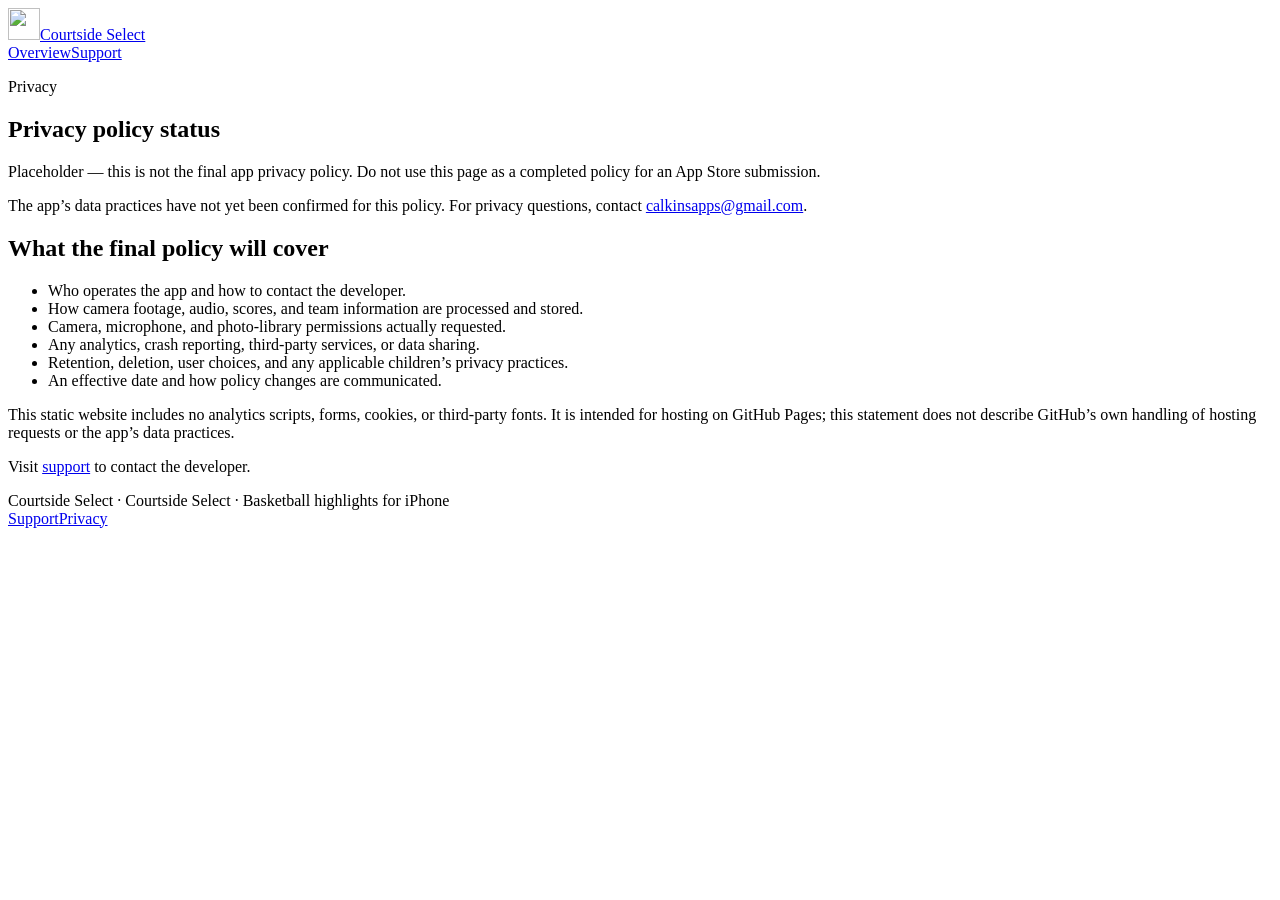
==== privacy/index.html @ e796ab81 "Add files via upload" ====
<!doctype html>
<html lang="en"><head><meta charset="utf-8"><meta name="viewport" content="width=device-width, initial-scale=1"><title>Privacy policy status · Courtside Select</title><meta name="description" content="Privacy policy placeholder for an iPhone app in development."><meta name="theme-color" content="#101011"><link rel="icon" href="/basketball-app/assets/ball.svg" type="image/svg+xml"><link rel="stylesheet" href="/basketball-app/assets/style.css"></head>
<body><div class="wrap"><header><a class="brand" href="/basketball-app/"><img src="/basketball-app/assets/ball.svg" width="32" height="32" alt="">Courtside Select</a><nav aria-label="Main navigation"><a href="/basketball-app/">Overview</a><a href="/basketball-app/support/">Support</a></nav></header><main><article class="prose"><p class="eyebrow">Privacy</p><h1>Privacy policy status</h1><div class="notice">Placeholder — this is not the final app privacy policy. Do not use this page as a completed policy for an App Store submission.</div><p>The app’s data practices have not yet been confirmed for this policy. For privacy questions, contact <a href="mailto:calkinsapps@gmail.com">calkinsapps@gmail.com</a>.</p><h2>What the final policy will cover</h2><ul><li>Who operates the app and how to contact the developer.</li><li>How camera footage, audio, scores, and team information are processed and stored.</li><li>Camera, microphone, and photo-library permissions actually requested.</li><li>Any analytics, crash reporting, third-party services, or data sharing.</li><li>Retention, deletion, user choices, and any applicable children’s privacy practices.</li><li>An effective date and how policy changes are communicated.</li></ul><p>This static website includes no analytics scripts, forms, cookies, or third-party fonts. It is intended for hosting on GitHub Pages; this statement does not describe GitHub’s own handling of hosting requests or the app’s data practices.</p><p>Visit <a href="/basketball-app/support/">support</a> to contact the developer.</p></article></main><footer><span>Courtside Select · Courtside Select · Basketball highlights for iPhone</span><div><a href="/basketball-app/support/">Support</a><a href="/basketball-app/privacy/">Privacy</a></div></footer></div></body></html>
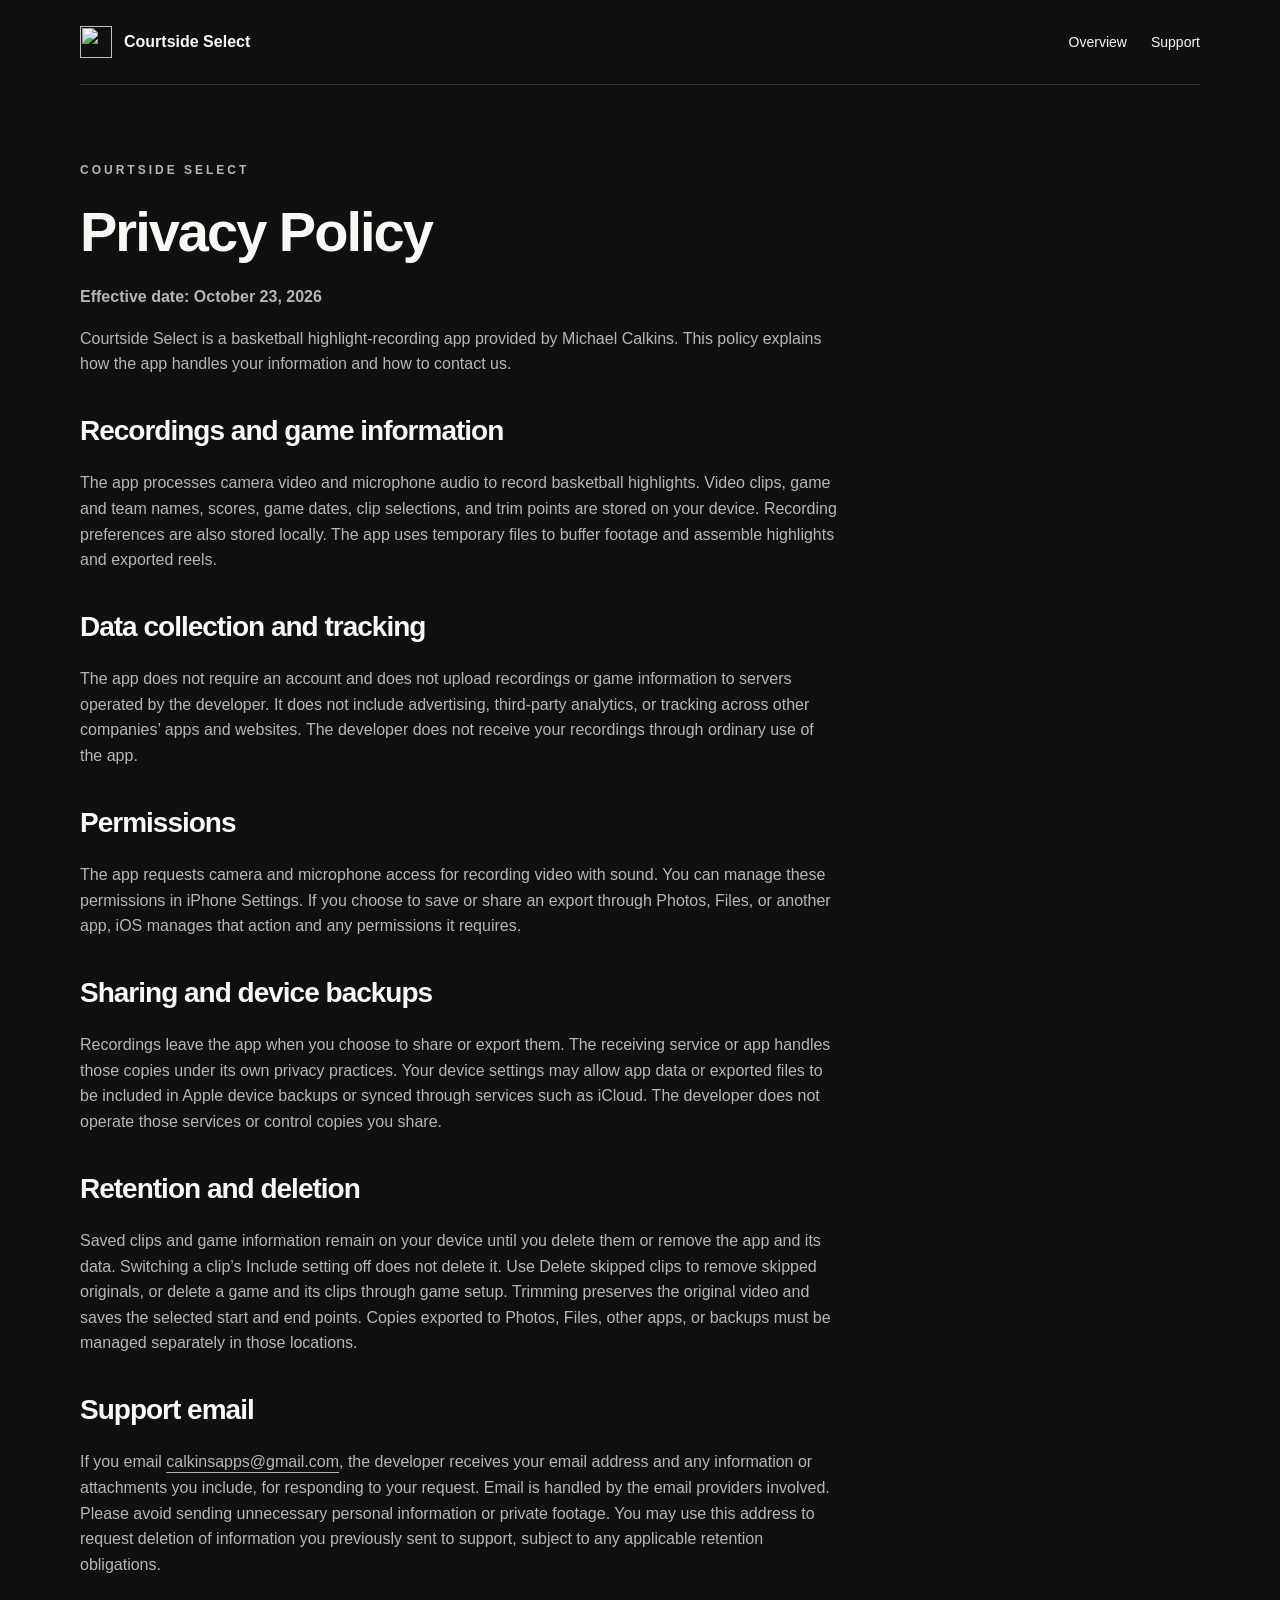
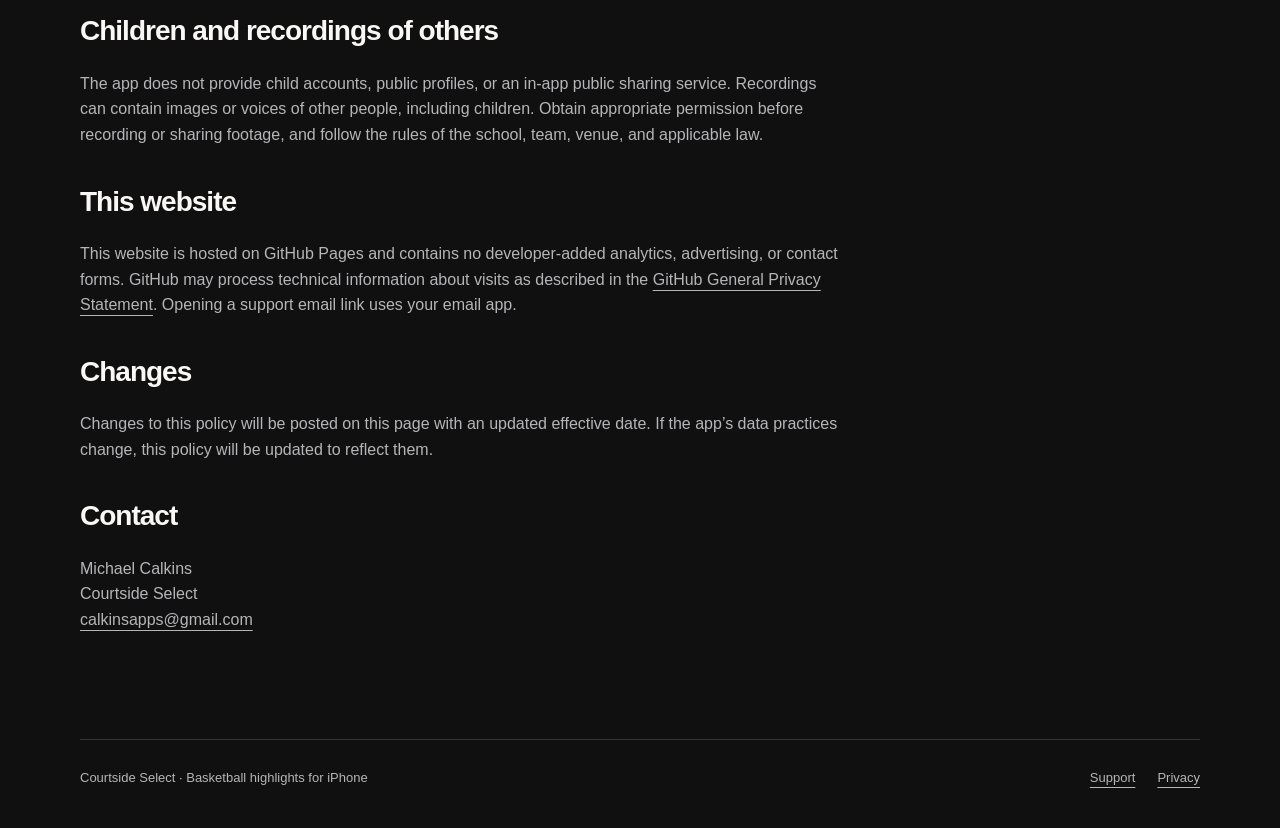
==== commit 1d909ebf: "Add files via upload" ====
--- a/privacy/index.html
+++ b/privacy/index.html
@@ -1,3 +1,15 @@
 <!doctype html>
-<html lang="en"><head><meta charset="utf-8"><meta name="viewport" content="width=device-width, initial-scale=1"><title>Privacy policy status · Courtside Select</title><meta name="description" content="Privacy policy placeholder for an iPhone app in development."><meta name="theme-color" content="#101011"><link rel="icon" href="/basketball-app/assets/ball.svg" type="image/svg+xml"><link rel="stylesheet" href="/basketball-app/assets/style.css"></head>
-<body><div class="wrap"><header><a class="brand" href="/basketball-app/"><img src="/basketball-app/assets/ball.svg" width="32" height="32" alt="">Courtside Select</a><nav aria-label="Main navigation"><a href="/basketball-app/">Overview</a><a href="/basketball-app/support/">Support</a></nav></header><main><article class="prose"><p class="eyebrow">Privacy</p><h1>Privacy policy status</h1><div class="notice">Placeholder — this is not the final app privacy policy. Do not use this page as a completed policy for an App Store submission.</div><p>The app’s data practices have not yet been confirmed for this policy. For privacy questions, contact <a href="mailto:calkinsapps@gmail.com">calkinsapps@gmail.com</a>.</p><h2>What the final policy will cover</h2><ul><li>Who operates the app and how to contact the developer.</li><li>How camera footage, audio, scores, and team information are processed and stored.</li><li>Camera, microphone, and photo-library permissions actually requested.</li><li>Any analytics, crash reporting, third-party services, or data sharing.</li><li>Retention, deletion, user choices, and any applicable children’s privacy practices.</li><li>An effective date and how policy changes are communicated.</li></ul><p>This static website includes no analytics scripts, forms, cookies, or third-party fonts. It is intended for hosting on GitHub Pages; this statement does not describe GitHub’s own handling of hosting requests or the app’s data practices.</p><p>Visit <a href="/basketball-app/support/">support</a> to contact the developer.</p></article></main><footer><span>Courtside Select · Courtside Select · Basketball highlights for iPhone</span><div><a href="/basketball-app/support/">Support</a><a href="/basketball-app/privacy/">Privacy</a></div></footer></div></body></html>+<html lang="en"><head><meta charset="utf-8"><meta name="viewport" content="width=device-width, initial-scale=1"><title>Privacy Policy · Courtside Select</title><meta name="description" content="How Courtside Select handles recordings, game information, permissions, sharing, and privacy questions."><meta name="theme-color" content="#101011"><link rel="icon" href="/CourtsideSelect/assets/ball.svg" type="image/svg+xml"><style>:root{color-scheme:dark;--orange:#ff873b;--muted:#b6b6b9;--bg:#101011}*{box-sizing:border-box}body{margin:0;background:var(--bg);color:#faf8f5;font-family:Arial,Helvetica,sans-serif;line-height:1.6}a{color:inherit;text-underline-offset:5px}a:hover{color:var(--orange)}a:focus-visible,summary:focus-visible{outline:3px solid var(--orange);outline-offset:6px}.wrap{width:min(1120px,90%);margin:auto}header{display:flex;justify-content:space-between;align-items:center;padding:26px 0;border-bottom:1px solid #353536}.brand{font-weight:800;text-decoration:none;display:flex;align-items:center;gap:12px}.ball{width:32px;height:32px;border-radius:50%;background:var(--orange);color:#101011;display:inline-grid;place-items:center;font-size:25px}nav{display:flex;gap:24px;font-size:14px}nav a{text-decoration:none}.eyebrow{text-transform:uppercase;letter-spacing:3px;color:var(--orange);font-size:12px;font-weight:800}.hero{display:grid;grid-template-columns:1.2fr 1fr;gap:60px;align-items:center;padding:88px 0 76px}h1{font-size:clamp(48px,7vw,88px);line-height:1;letter-spacing:-4px;margin:24px 0}h1 em{font-style:normal;color:var(--orange)}.intro{font-size:19px;color:var(--muted);max-width:510px}.button{display:inline-block;background:var(--orange);color:#111;padding:13px 22px;border-radius:8px;text-decoration:none;font-weight:800;margin-top:20px}.button:hover{background:#ffa66d;color:#111}.court{position:relative;min-height:430px;border:1px solid #6c4128;border-radius:24px;overflow:hidden;background:linear-gradient(135deg,#3b2419,#191616);display:flex;align-items:center;justify-content:center}.court:before{content:'';position:absolute;width:340px;height:340px;border:2px solid #b76b3a;border-radius:50%;opacity:.5}.court:after{content:'';position:absolute;inset:25px;border:1px solid #b76b3a;opacity:.3}.concept{z-index:1;background:#171718;border:1px solid #5c5049;border-radius:20px;width:260px;padding:24px;box-shadow:0 25px 50px #0008}.concept small{color:var(--muted)}.scores{display:flex;justify-content:space-between;text-align:center;margin:24px 0}.scores b{display:block;font-size:42px;line-height:1.2}.capture{background:var(--orange);color:#111;font-weight:800;padding:14px;text-align:center;border-radius:9px}.timing{display:flex;justify-content:space-between;font-size:12px;margin-top:16px;color:#ccc}.section{padding:64px 0;border-top:1px solid #353536}h2{font-size:clamp(28px,4vw,42px);letter-spacing:-1px;line-height:1.15}.features{display:grid;grid-template-columns:repeat(3,1fr);gap:40px;margin-top:40px}.number{color:var(--orange);font-size:13px}.features p,.prose p,.prose li{color:var(--muted)}h3{font-size:21px}.notice{border-left:3px solid var(--orange);padding:10px 20px;background:#1d1916;color:#d3c4ba;font-size:14px}.prose{max-width:760px;padding:64px 0 90px}.prose h1{font-size:56px;letter-spacing:-2px}.prose h2{font-size:28px;margin-top:38px}details{border-bottom:1px solid #353536;padding:20px 0}summary{cursor:pointer;font-weight:700}footer{border-top:1px solid #353536;padding:28px 0 40px;color:var(--muted);font-size:13px;display:flex;justify-content:space-between;gap:24px}footer div{display:flex;gap:22px}@media(max-width:720px){header{align-items:flex-start;gap:16px}nav{gap:14px}.hero{grid-template-columns:1fr;gap:36px;padding:50px 0}.court{min-height:360px}.features{grid-template-columns:1fr;gap:15px}h1{letter-spacing:-2px}footer{flex-direction:column}.brand{font-size:14px}}
+</style></head>
+<body><div class="wrap"><header><a class="brand" href="/CourtsideSelect/"><img src="/CourtsideSelect/assets/ball.svg" width="32" height="32" alt="">Courtside Select</a><nav aria-label="Main navigation"><a href="/CourtsideSelect/">Overview</a><a href="/CourtsideSelect/support/">Support</a></nav></header><main><article class="prose"><p class="eyebrow">Courtside Select</p><h1>Privacy Policy</h1><p><strong>Effective date: October 23, 2026</strong></p>
+<p>Courtside Select is a basketball highlight-recording app provided by Michael Calkins. This policy explains how the app handles your information and how to contact us.</p>
+<h2>Recordings and game information</h2><p>The app processes camera video and microphone audio to record basketball highlights. Video clips, game and team names, scores, game dates, clip selections, and trim points are stored on your device. Recording preferences are also stored locally. The app uses temporary files to buffer footage and assemble highlights and exported reels.</p>
+<h2>Data collection and tracking</h2><p>The app does not require an account and does not upload recordings or game information to servers operated by the developer. It does not include advertising, third-party analytics, or tracking across other companies’ apps and websites. The developer does not receive your recordings through ordinary use of the app.</p>
+<h2>Permissions</h2><p>The app requests camera and microphone access for recording video with sound. You can manage these permissions in iPhone Settings. If you choose to save or share an export through Photos, Files, or another app, iOS manages that action and any permissions it requires.</p>
+<h2>Sharing and device backups</h2><p>Recordings leave the app when you choose to share or export them. The receiving service or app handles those copies under its own privacy practices. Your device settings may allow app data or exported files to be included in Apple device backups or synced through services such as iCloud. The developer does not operate those services or control copies you share.</p>
+<h2>Retention and deletion</h2><p>Saved clips and game information remain on your device until you delete them or remove the app and its data. Switching a clip’s Include setting off does not delete it. Use Delete skipped clips to remove skipped originals, or delete a game and its clips through game setup. Trimming preserves the original video and saves the selected start and end points. Copies exported to Photos, Files, other apps, or backups must be managed separately in those locations.</p>
+<h2>Support email</h2><p>If you email <a href="mailto:calkinsapps@gmail.com">calkinsapps@gmail.com</a>, the developer receives your email address and any information or attachments you include, for responding to your request. Email is handled by the email providers involved. Please avoid sending unnecessary personal information or private footage. You may use this address to request deletion of information you previously sent to support, subject to any applicable retention obligations.</p>
+<h2>Children and recordings of others</h2><p>The app does not provide child accounts, public profiles, or an in-app public sharing service. Recordings can contain images or voices of other people, including children. Obtain appropriate permission before recording or sharing footage, and follow the rules of the school, team, venue, and applicable law.</p>
+<h2>This website</h2><p>This website is hosted on GitHub Pages and contains no developer-added analytics, advertising, or contact forms. GitHub may process technical information about visits as described in the <a href="https://docs.github.com/en/site-policy/privacy-policies/github-general-privacy-statement">GitHub General Privacy Statement</a>. Opening a support email link uses your email app.</p>
+<h2>Changes</h2><p>Changes to this policy will be posted on this page with an updated effective date. If the app’s data practices change, this policy will be updated to reflect them.</p>
+<h2>Contact</h2><p>Michael Calkins<br>Courtside Select<br><a href="mailto:calkinsapps@gmail.com">calkinsapps@gmail.com</a></p></article></main><footer><span>Courtside Select · Basketball highlights for iPhone</span><div><a href="/CourtsideSelect/support/">Support</a><a href="/CourtsideSelect/privacy/">Privacy</a></div></footer></div></body></html>
